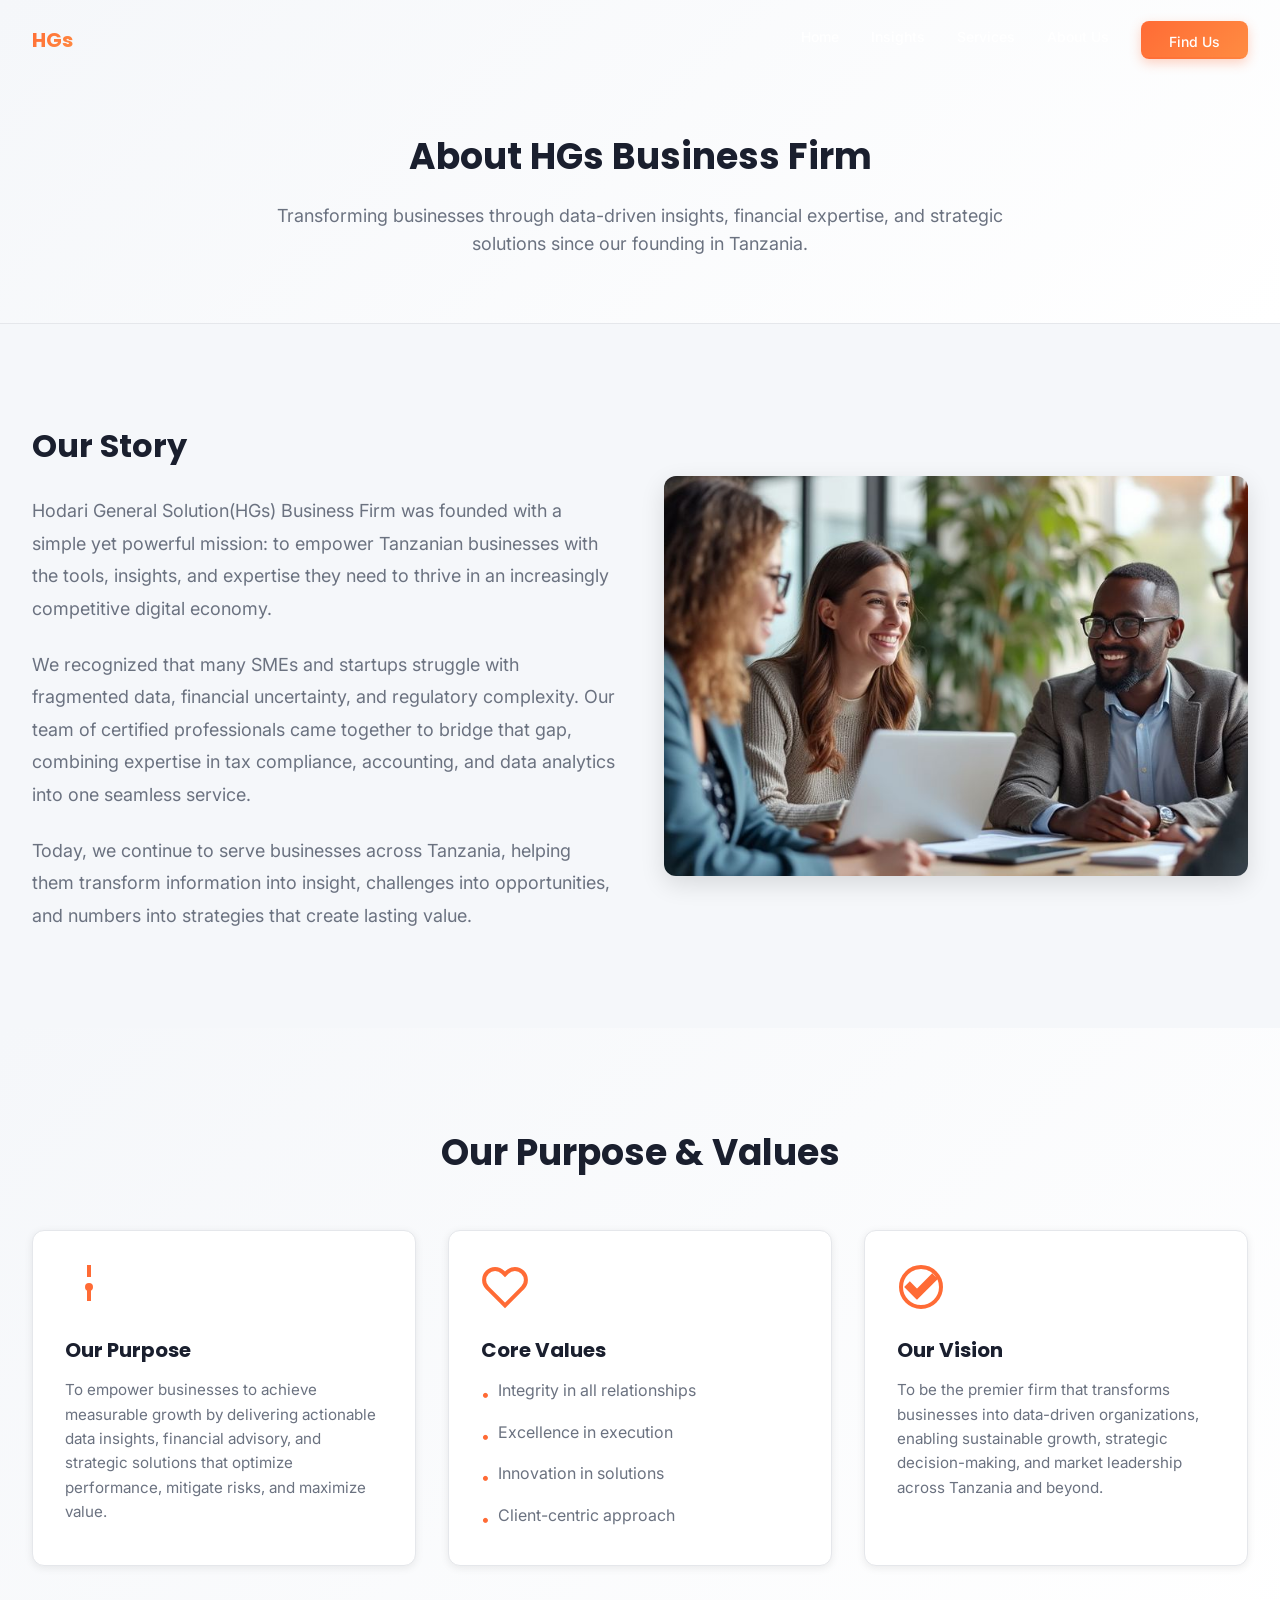
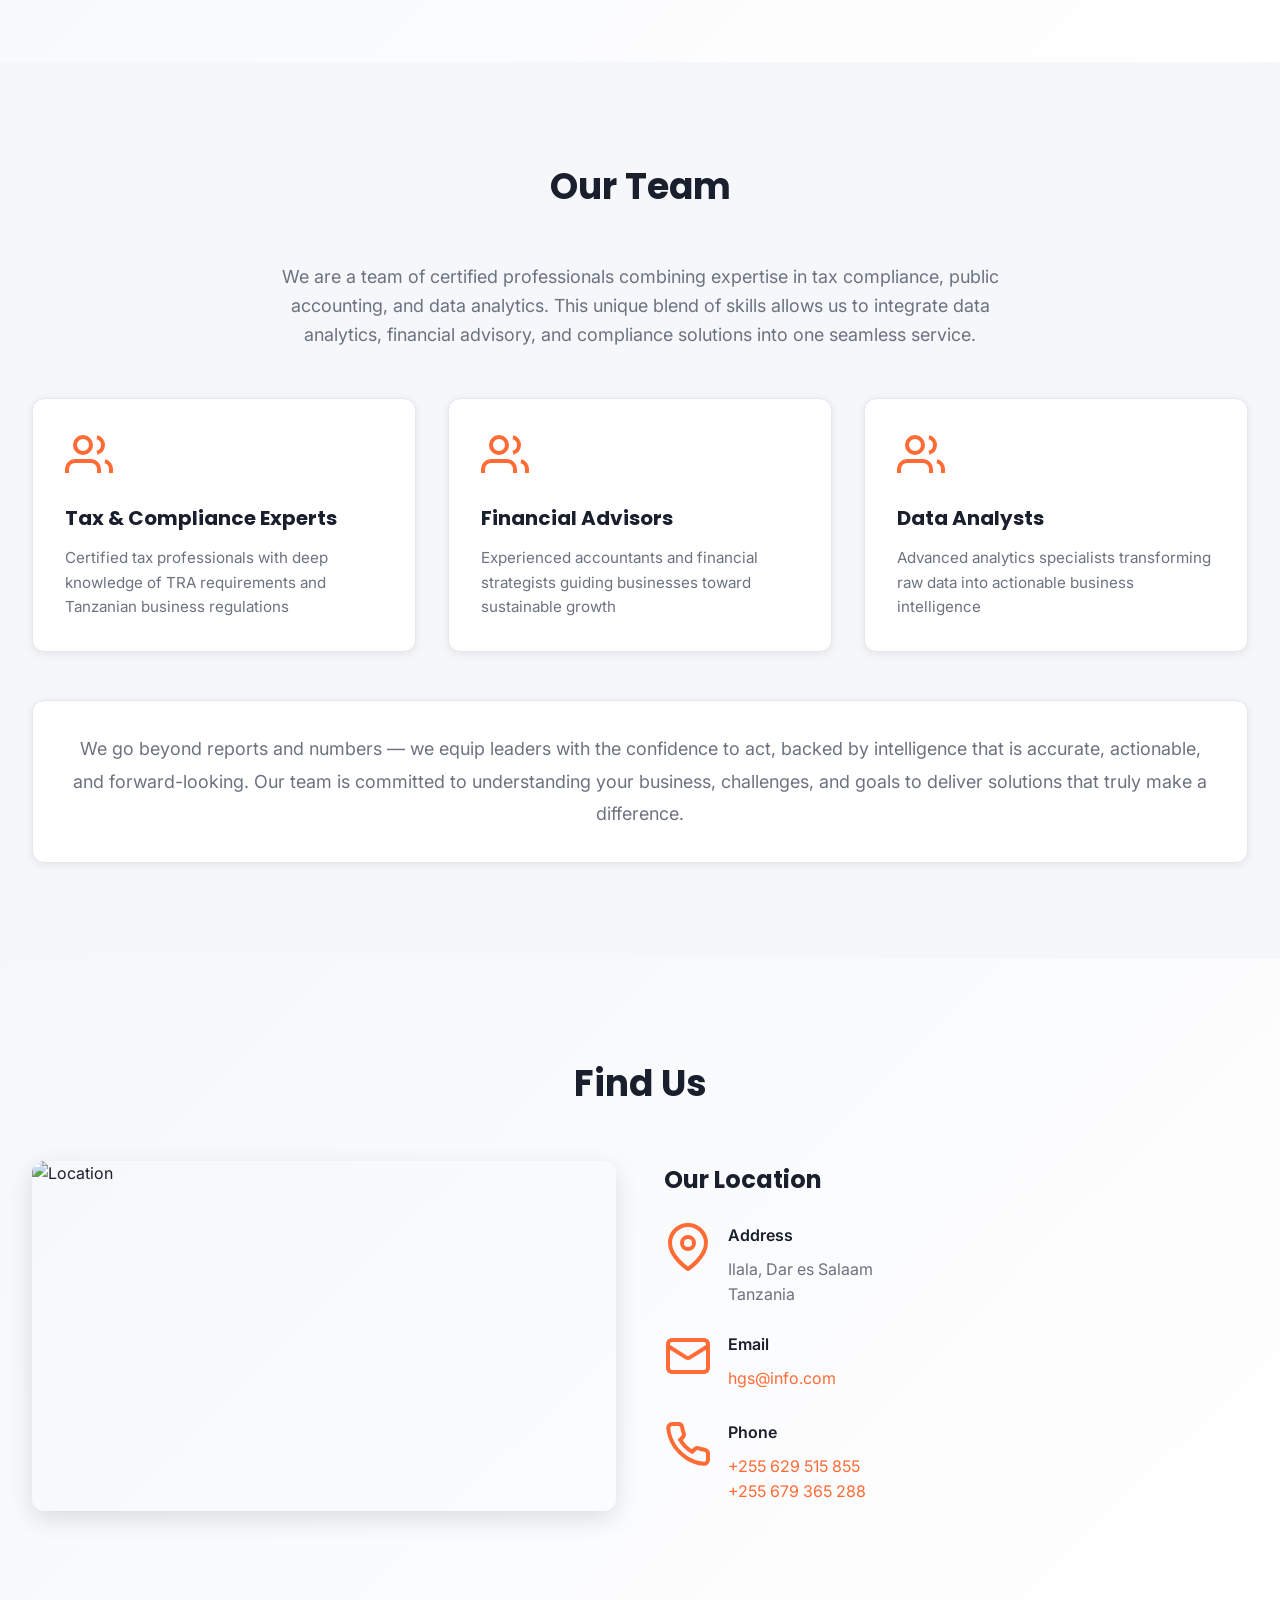
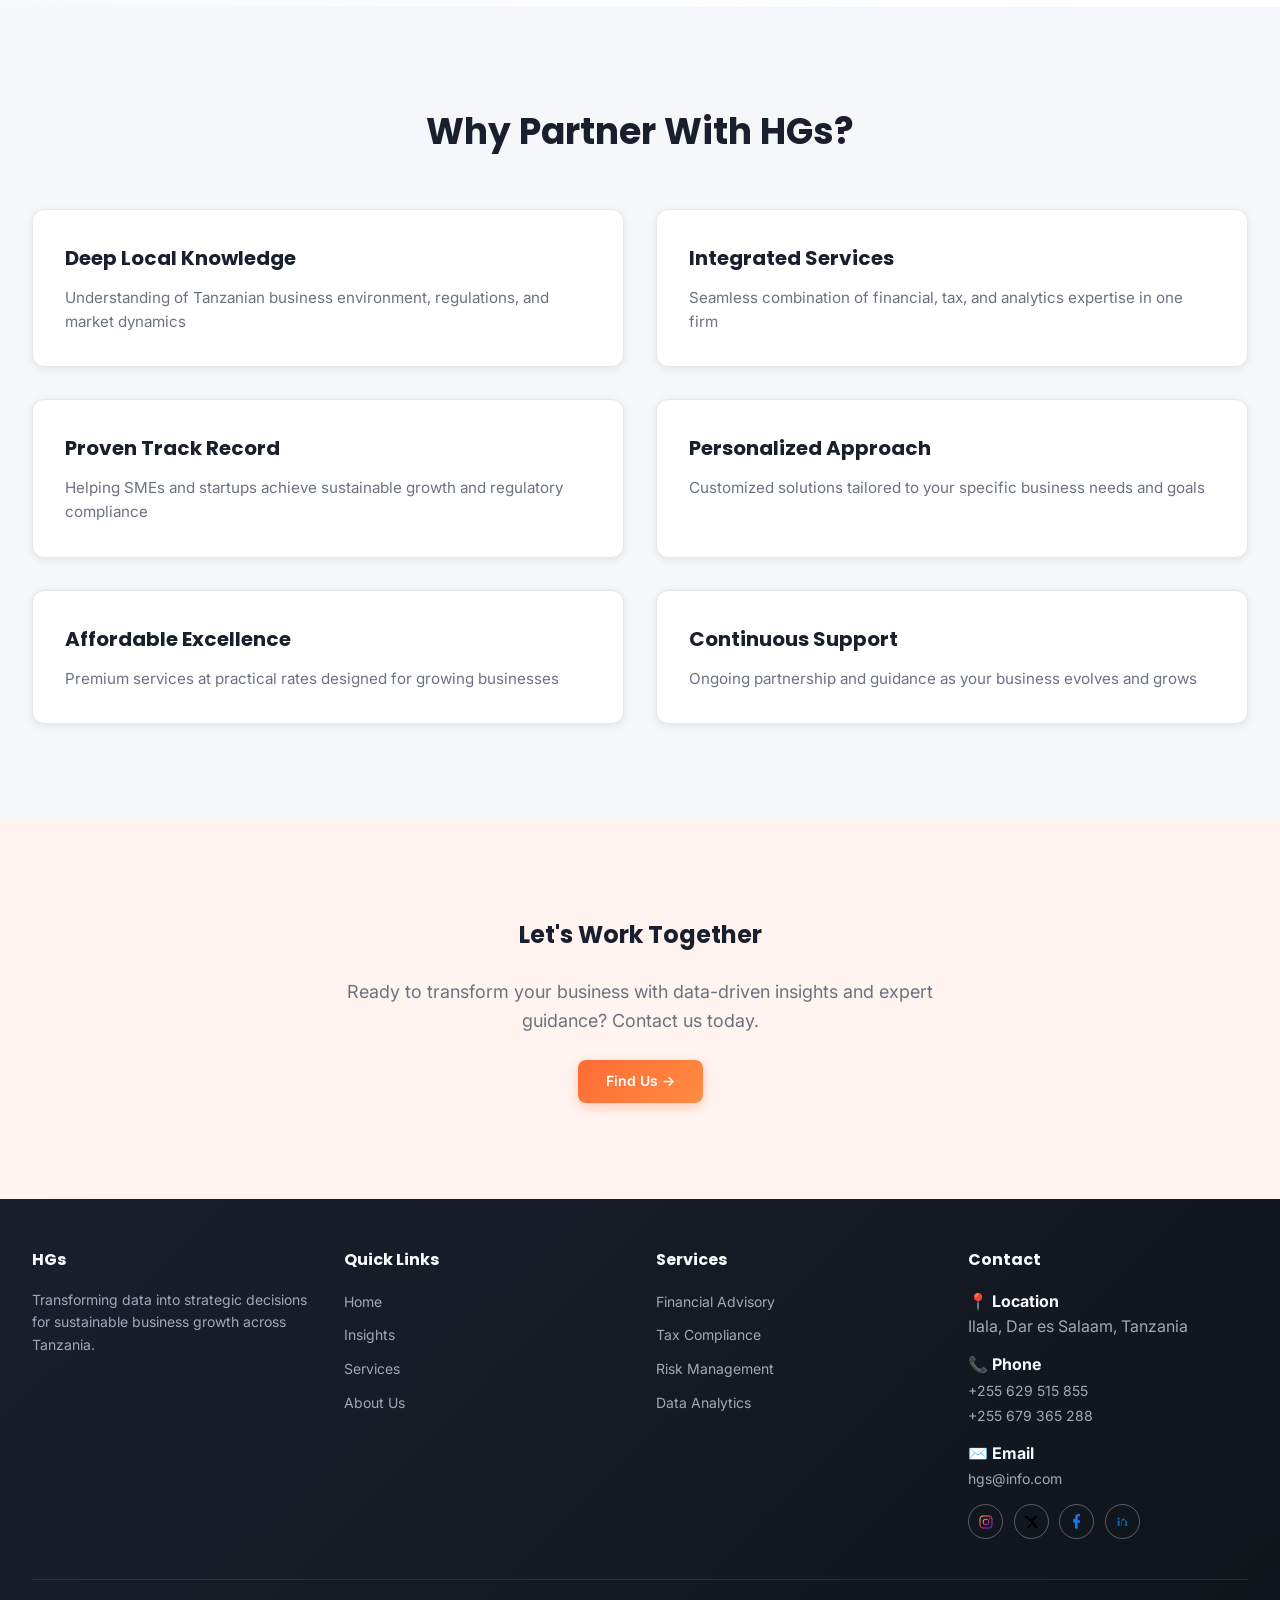
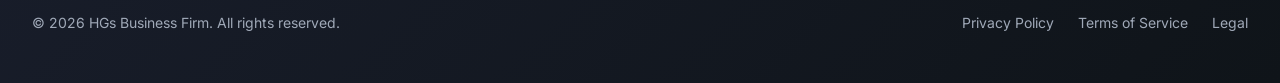
==== about.html @ 5e1271ba "Move HTML files to root directory" ====
<!DOCTYPE html>
<html lang="en">
<head>
  <meta charset="UTF-8">
  <meta name="viewport" content="width=device-width, initial-scale=1.0">
  <title>About Us - HGs Business Firm</title>
  <link rel="stylesheet" href="css/style.css">
</head>
<body>
  <!-- ========== HEADER ========== -->
  <header>
    <nav class="container">
      <a href="index.html" class="logo">
        <span class="logo-text">HGs</span>
      </a>
      
      <div class="nav-links">
        <a href="index.html">Home</a>
        <a href="insights.html">Insights</a>
        <a href="services.html">Services</a>
        <a href="about.html">About Us</a>
        <a href="about.html#find-us" class="cta-button">Find Us</a>
      </div>
      
      <button class="menu-toggle" aria-label="Toggle menu">
        <svg width="24" height="24" viewBox="0 0 24 24" fill="none" stroke="currentColor" stroke-width="2">
          <line x1="3" y1="6" x2="21" y2="6"></line>
          <line x1="3" y1="12" x2="21" y2="12"></line>
          <line x1="3" y1="18" x2="21" y2="18"></line>
        </svg>
      </button>
      
      <div class="mobile-menu">
        <a href="index.html">Home</a>
        <a href="insights.html">Insights</a>
        <a href="services.html">Services</a>
        <a href="about.html">About Us</a>
        <a href="about.html#find-us" class="cta-button">Find Us</a>
      </div>
    </nav>
  </header>

  <!-- ========== PAGE HEADER ========== -->
  <section class="bg-gradient" style="padding-top: 8rem; padding-bottom: 4rem; border-bottom: 1px solid var(--border-color);">
    <div class="container" style="text-align: center;">
      <h1 style="font-size: 2.25rem; margin-bottom: 1rem;">About HGs Business Firm</h1>
      <p class="text-muted" style="max-width: 48rem; margin: 0 auto; font-size: 1.125rem;">
        Transforming businesses through data-driven insights, financial expertise, and strategic solutions since our founding in Tanzania.
      </p>
    </div>
  </section>

  <!-- ========== OUR STORY ========== -->
  <section class="bg-dark">
    <div class="container">
      <div class="grid grid-2" style="gap: 3rem; align-items: center;">
        <div>
          <h2 style="font-size: 2rem; margin-bottom: 1.5rem;">Our Story</h2>
          <p class="text-muted" style="font-size: 1.125rem; line-height: 1.8; margin-bottom: 1.5rem;">
            Hodari General Solution(HGs) Business Firm was founded with a simple yet powerful mission: to empower Tanzanian businesses with the tools, insights, and expertise they need to thrive in an increasingly competitive digital economy.
          </p>
          <p class="text-muted" style="font-size: 1.125rem; line-height: 1.8; margin-bottom: 1.5rem;">
            We recognized that many SMEs and startups struggle with fragmented data, financial uncertainty, and regulatory complexity. Our team of certified professionals came together to bridge that gap, combining expertise in tax compliance, accounting, and data analytics into one seamless service.
          </p>
          <p class="text-muted" style="font-size: 1.125rem; line-height: 1.8;">
            Today, we continue to serve businesses across Tanzania, helping them transform information into insight, challenges into opportunities, and numbers into strategies that create lasting value.
          </p>
        </div>
        
        <div class="image-section" style="height: 400px;">
          <img src="images/St.jpg"  alt="Our Story">
        </div>
      </div>
    </div>
  </section>

  <!-- ========== PURPOSE & VALUES ========== -->
  <section class="bg-gradient">
    <div class="container">
      <div class="section-header">
        <h2>Our Purpose & Values</h2>
      </div>
      
      <div class="grid grid-3">
        <div class="card">
          <svg class="card-icon" viewBox="0 0 24 24" fill="none" stroke="currentColor" stroke-width="2">
            <circle cx="12" cy="12" r="1"></circle>
            <path d="M12 1v6m0 6v6"></path>
          </svg>
          <h3>Our Purpose</h3>
          <p class="text-muted">
            To empower businesses to achieve measurable growth by delivering actionable data insights, financial advisory, and strategic solutions that optimize performance, mitigate risks, and maximize value.
          </p>
        </div>
        
        <div class="card">
          <svg class="card-icon" viewBox="0 0 24 24" fill="none" stroke="currentColor" stroke-width="2">
            <path d="M20.84 4.61a5.5 5.5 0 0 0-7.78 0L12 5.67l-1.06-1.06a5.5 5.5 0 0 0-7.78 7.78l1.06 1.06L12 21.23l7.78-7.78 1.06-1.06a5.5 5.5 0 0 0 0-7.78z"></path>
          </svg>
          <h3>Core Values</h3>
          <ul style="list-style: none; display: flex; flex-direction: column; gap: 0.75rem;">
            <li style="display: flex; align-items: flex-start; gap: 0.5rem;">
              <span style="color: var(--primary-orange); margin-top: 0.25rem;">•</span>
              <span class="text-muted">Integrity in all relationships</span>
            </li>
            <li style="display: flex; align-items: flex-start; gap: 0.5rem;">
              <span style="color: var(--primary-orange); margin-top: 0.25rem;">•</span>
              <span class="text-muted">Excellence in execution</span>
            </li>
            <li style="display: flex; align-items: flex-start; gap: 0.5rem;">
              <span style="color: var(--primary-orange); margin-top: 0.25rem;">•</span>
              <span class="text-muted">Innovation in solutions</span>
            </li>
            <li style="display: flex; align-items: flex-start; gap: 0.5rem;">
              <span style="color: var(--primary-orange); margin-top: 0.25rem;">•</span>
              <span class="text-muted">Client-centric approach</span>
            </li>
          </ul>
        </div>
        
        <div class="card">
          <svg class="card-icon" viewBox="0 0 24 24" fill="none" stroke="currentColor" stroke-width="2">
            <path d="M12 2C6.48 2 2 6.48 2 12s4.48 10 10 10 10-4.48 10-10S17.52 2 12 2m-2 15l-5-5 1.41-1.41L10 14.17l7.59-7.59L19 8l-9 9z"></path>
          </svg>
          <h3>Our Vision</h3>
          <p class="text-muted">
            To be the premier firm that transforms businesses into data-driven organizations, enabling sustainable growth, strategic decision-making, and market leadership across Tanzania and beyond.
          </p>
        </div>
      </div>
    </div>
  </section>

  <!-- ========== OUR TEAM ========== -->
  <section class="bg-dark">
    <div class="container">
      <div class="section-header">
        <h2>Our Team</h2>
      </div>
      
      <p class="text-muted" style="text-align: center; font-size: 1.125rem; max-width: 48rem; margin: 0 auto 3rem;">
        We are a team of certified professionals combining expertise in tax compliance, public accounting, and data analytics. This unique blend of skills allows us to integrate data analytics, financial advisory, and compliance solutions into one seamless service.
      </p>
      
      <div class="grid grid-3">
        <div class="card">
          <svg class="card-icon" viewBox="0 0 24 24" fill="none" stroke="currentColor" stroke-width="2">
            <path d="M17 21v-2a4 4 0 0 0-4-4H5a4 4 0 0 0-4 4v2"></path>
            <circle cx="9" cy="7" r="4"></circle>
            <path d="M23 21v-2a4 4 0 0 0-3-3.87"></path>
            <path d="M16 3.13a4 4 0 0 1 0 7.75"></path>
          </svg>
          <h3>Tax & Compliance Experts</h3>
          <p class="text-muted">Certified tax professionals with deep knowledge of TRA requirements and Tanzanian business regulations</p>
        </div>
        
        <div class="card">
          <svg class="card-icon" viewBox="0 0 24 24" fill="none" stroke="currentColor" stroke-width="2">
            <path d="M17 21v-2a4 4 0 0 0-4-4H5a4 4 0 0 0-4 4v2"></path>
            <circle cx="9" cy="7" r="4"></circle>
            <path d="M23 21v-2a4 4 0 0 0-3-3.87"></path>
            <path d="M16 3.13a4 4 0 0 1 0 7.75"></path>
          </svg>
          <h3>Financial Advisors</h3>
          <p class="text-muted">Experienced accountants and financial strategists guiding businesses toward sustainable growth</p>
        </div>
        
        <div class="card">
          <svg class="card-icon" viewBox="0 0 24 24" fill="none" stroke="currentColor" stroke-width="2">
            <path d="M17 21v-2a4 4 0 0 0-4-4H5a4 4 0 0 0-4 4v2"></path>
            <circle cx="9" cy="7" r="4"></circle>
            <path d="M23 21v-2a4 4 0 0 0-3-3.87"></path>
            <path d="M16 3.13a4 4 0 0 1 0 7.75"></path>
          </svg>
          <h3>Data Analysts</h3>
          <p class="text-muted">Advanced analytics specialists transforming raw data into actionable business intelligence</p>
        </div>
      </div>
      
      <div class="card" style="margin-top: 3rem; text-align: center;">
        <p class="text-muted" style="font-size: 1.125rem; line-height: 1.8;">
          We go beyond reports and numbers — we equip leaders with the confidence to act, backed by intelligence that is accurate, actionable, and forward-looking. Our team is committed to understanding your business, challenges, and goals to deliver solutions that truly make a difference.
        </p>
      </div>
    </div>
  </section>

  <!-- ========== LOCATION & CONTACT ========== -->
  <section id="find-us" class="bg-gradient">
    <div class="container">
      <div class="section-header">
        <h2>Find Us</h2>
      </div>
      
      <div class="grid grid-2" style="gap: 3rem;">
        <div class="image-section" style="height: 350px;">
          <img src="images/Cal.jpg"  alt="Location">
        </div>
        <div>
          <h3 style="font-size: 1.5rem; margin-bottom: 1.5rem;">Our Location</h3>
          <div style="display: flex; flex-direction: column; gap: 1.5rem;">
            <div style="display: flex; align-items: flex-start; gap: 1rem;">
              <svg class="card-icon" viewBox="0 0 24 24" fill="none" stroke="currentColor" stroke-width="2">
                <path d="M21 10c0 7-9 13-9 13s-9-6-9-13a9 9 0 0 1 18 0z"></path>
                <circle cx="12" cy="10" r="3"></circle>
              </svg>
              <div>
                <p style="font-weight: 600; color: var(--text-dark); margin-bottom: 0.5rem;">Address</p>
                <p class="text-muted">
                  Ilala, Dar es Salaam<br>
                  Tanzania
                </p>
              </div>
            </div>
            
            <div style="display: flex; align-items: flex-start; gap: 1rem;">
              <svg class="card-icon" viewBox="0 0 24 24" fill="none" stroke="currentColor" stroke-width="2">
                <rect x="2" y="4" width="20" height="16" rx="2"></rect>
                <path d="m22 7-8.97 5.7a1.94 1.94 0 0 1-2.06 0L2 7"></path>
              </svg>
              <div>
                <p style="font-weight: 600; color: var(--text-dark); margin-bottom: 0.5rem;">Email</p>
                <a href="mailto:hgs@info.com" style="color: var(--primary-orange); text-decoration: none;">
                  hgs@info.com
                </a>
              </div>
            </div>
            
            <div style="display: flex; align-items: flex-start; gap: 1rem;">
              <svg class="card-icon" viewBox="0 0 24 24" fill="none" stroke="currentColor" stroke-width="2">
                <path d="M22 16.92v3a2 2 0 0 1-2.18 2 19.79 19.79 0 0 1-8.63-3.07 19.5 19.5 0 0 1-6-6 19.79 19.79 0 0 1-3.07-8.67A2 2 0 0 1 4.11 2h3a2 2 0 0 1 2 1.72 12.84 12.84 0 0 0 .7 2.81 2 2 0 0 1-.45 2.11L8.09 9.91a16 16 0 0 0 6 6l1.27-1.27a2 2 0 0 1 2.11-.45 12.84 12.84 0 0 0 2.81.7A2 2 0 0 1 22 16.92z"></path>
              </svg>
              <div>
                <p style="font-weight: 600; color: var(--text-dark); margin-bottom: 0.5rem;">Phone</p>
                <p class="text-muted"><a href="tel:+255629515855" style="color: var(--primary-orange); text-decoration: none;">+255 629 515 855</a><br><a href="tel:+255679365288" style="color: var(--primary-orange); text-decoration: none;">+255 679 365 288</a></p>
              </div>
            </div>
          </div>
        </div>
      </div>
    </div>
  </section>

  <!-- ========== WHY PARTNER ========== -->
  <section class="bg-dark">
    <div class="container">
      <div class="section-header">
        <h2>Why Partner With HGs?</h2>
      </div>
      
      <div class="grid grid-2" style="gap: 2rem;">
        <div class="card">
          <h3>Deep Local Knowledge</h3>
          <p class="text-muted">Understanding of Tanzanian business environment, regulations, and market dynamics</p>
        </div>
        <div class="card">
          <h3>Integrated Services</h3>
          <p class="text-muted">Seamless combination of financial, tax, and analytics expertise in one firm</p>
        </div>
        <div class="card">
          <h3>Proven Track Record</h3>
          <p class="text-muted">Helping SMEs and startups achieve sustainable growth and regulatory compliance</p>
        </div>
        <div class="card">
          <h3>Personalized Approach</h3>
          <p class="text-muted">Customized solutions tailored to your specific business needs and goals</p>
        </div>
        <div class="card">
          <h3>Affordable Excellence</h3>
          <p class="text-muted">Premium services at practical rates designed for growing businesses</p>
        </div>
        <div class="card">
          <h3>Continuous Support</h3>
          <p class="text-muted">Ongoing partnership and guidance as your business evolves and grows</p>
        </div>
      </div>
    </div>
  </section>

  <!-- ========== CTA SECTION ========== -->
  <section class="bg-orange-light">
    <div class="container" style="text-align: center;">
      <h2>Let's Work Together</h2>
      <p class="text-muted" style="margin: 1.5rem auto; max-width: 42rem; font-size: 1.125rem;">
        Ready to transform your business with data-driven insights and expert guidance? Contact us today.
      </p>
      <a href="about.html#find-us" class="cta-button">Find Us →</a>
    </div>
  </section>

  <!-- ========== FOOTER ========== -->
  <footer>
    <div class="container">
      <div class="footer-content">
        <div class="footer-section">
          <h4>HGs</h4>
          <p style="font-size: 0.875rem; color: #a0a9b8;">
            Transforming data into strategic decisions for sustainable business growth across Tanzania.
          </p>
        </div>
        
        <div class="footer-section">
          <h4>Quick Links</h4>
          <ul>
            <li><a href="index.html">Home</a></li>
            <li><a href="insights.html">Insights</a></li>
            <li><a href="services.html">Services</a></li>
            <li><a href="about.html">About Us</a></li>
          </ul>
        </div>
        
        <div class="footer-section">
          <h4>Services</h4>
          <ul>
            <li><a href="services.html">Financial Advisory</a></li>
            <li><a href="services.html">Tax Compliance</a></li>
            <li><a href="services.html">Risk Management</a></li>
            <li><a href="services.html">Data Analytics</a></li>
          </ul>
        </div>
        
        <div class="footer-section">
          <h4>Contact</h4>
          <ul>
            <li style="margin-bottom: 0.75rem;">
              <strong style="color: #f8f9fa;">📍 Location</strong><br>
              <span style="color: #a0a9b8;">Ilala, Dar es Salaam, Tanzania</span>
            </li>
            <li style="margin-bottom: 0.75rem;">
              <strong style="color: #f8f9fa;">📞 Phone</strong><br>
              <a href="tel:+255629515855" style="color: #a0a9b8;">+255 629 515 855</a><br>
              <a href="tel:+255679365288" style="color: #a0a9b8;">+255 679 365 288</a>
            </li>
            <li style="margin-bottom: 0.75rem;">
              <strong style="color: #f8f9fa;">✉️ Email</strong><br>
              <a href="mailto:hgs@info.com" style="color: #a0a9b8;">hgs@info.com</a>
            </li>
            <li>
              <div class="social-links" aria-label="Social media links">
                <a href="https://www.instagram.com" target="_blank" rel="noopener noreferrer" class="social-link" aria-label="Instagram">
                  <svg viewBox="0 0 24 24" aria-hidden="true">
                    <defs>
                      <linearGradient id="instagram-gradient" x1="0%" y1="0%" x2="100%" y2="100%">
                        <stop offset="0%" stop-color="#f9ce34"></stop>
                        <stop offset="50%" stop-color="#ee2a7b"></stop>
                        <stop offset="100%" stop-color="#6228d7"></stop>
                      </linearGradient>
                    </defs>
                    <rect x="3" y="3" width="18" height="18" rx="5" fill="none" stroke="url(#instagram-gradient)" stroke-width="1.6"></rect>
                    <circle cx="12" cy="12" r="4.2" fill="none" stroke="url(#instagram-gradient)" stroke-width="1.6"></circle>
                    <circle cx="17.4" cy="6.6" r="1.1" fill="#ee2a7b"></circle>
                  </svg>
                </a>
                <a href="https://twitter.com" target="_blank" rel="noopener noreferrer" class="social-link" aria-label="Twitter">
                  <svg viewBox="0 0 24 24" aria-hidden="true"><path d="M18.9 3H22l-6.8 7.8L23.5 21h-5.4l-4.2-5.5L8.6 21H5.5l7.2-8.2L1 3h5.5l3.8 5L18.9 3Z" fill="#000000"></path></svg>
                </a>
                <a href="https://facebook.com" target="_blank" rel="noopener noreferrer" class="social-link" aria-label="Facebook">
                  <svg viewBox="0 0 24 24" aria-hidden="true"><path d="M13 22V13h3.2l.5-3.6H13V4.9c0-1 .3-1.7 1.7-1.7h1.8V.1c-.3 0-1.4-.1-2.7-.1-2.7 0-4.5 1.6-4.5 4.7v2.7H6.4V13H9v9h4Z" fill="#1877F2"></path></svg>
                </a>
                <a href="https://www.linkedin.com" target="_blank" rel="noopener noreferrer" class="social-link" aria-label="LinkedIn">
                  <svg viewBox="0 0 24 24" aria-hidden="true"><path d="M6.94 8.5A1.56 1.56 0 1 0 6.94 5.38a1.56 1.56 0 0 0 0 3.12ZM5.5 9.8h2.88V18H5.5zM10.6 9.8h2.76v1.12h.04c.38-.72 1.32-1.48 2.72-1.48 2.91 0 3.45 1.91 3.45 4.4V18h-2.88v-7.24c0-1.72-.03-3.93-2.39-3.93-2.4 0-2.77 1.87-2.77 3.8V18H10.6z" fill="#0A66C2"></path></svg>
                </a>
              </div>
            </li>
          </ul>
        </div>
      </div>
      
      <div class="footer-divider"></div>
      
      <div class="footer-bottom">
        <p>© 2026 HGs Business Firm. All rights reserved.</p>
        <div class="footer-links">
          <a href="#">Privacy Policy</a>
          <a href="#">Terms of Service</a>
          <a href="#">Legal</a>
        </div>
      </div>
    </div>
  </footer>

  <script src="js/main.js"></script>
</body>
</html>
---- css/style.css ----
/* ========================================
   HGs Business Firm - Main Stylesheet
   Premium Corporate Tech Design
   Orange (#ff6b35) + Dark Navy (#1a1f2e)
   ======================================== */

@import url('https://fonts.googleapis.com/css2?family=Poppins:wght@400;500;600;700&family=Inter:wght@400;500;600;700&display=swap');

* {
  margin: 0;
  padding: 0;
  box-sizing: border-box;
}

:root {
  --primary-orange: #ff6b35;
  --dark-navy: #1a1f2e;
  --light-orange: #fff4f0;
  --bg-dark: #0f1419;
  --bg-light: #f5f7fa;
  --card-bg: #ffffff;
  --card-shadow: rgba(0, 0, 0, 0.08);
  --text-dark: #1a1f2e;
  --text-light: #f8f9fa;
  --text-muted: #6b7280;
  --border-color: #e5e7eb;
  --orange-light: #fff4f0;
  --transition: all 0.3s ease;
}

html {
  scroll-behavior: smooth;
}

body {
  font-family: 'Inter', sans-serif;
  background-color: #ffffff;
  color: var(--text-dark);
  line-height: 1.6;
}

h1, h2, h3, h4, h5, h6 {
  font-family: 'Poppins', sans-serif;
  font-weight: 700;
  color: var(--text-dark);
}

.container {
  max-width: 1280px;
  margin: 0 auto;
  padding: 0 1rem;
}

@media (min-width: 768px) {
  .container {
    padding: 0 1.5rem;
  }
}

@media (min-width: 1024px) {
  .container {
    padding: 0 2rem;
  }
}

/* ========== HEADER & NAVIGATION ========== */

header {
  position: fixed;
  top: 0;
  left: 0;
  right: 0;
  z-index: 50;
  transition: var(--transition);
  background-color: transparent;
}

header.scrolled {
  background-color: rgba(255, 255, 255, 0.98);
  backdrop-filter: blur(12px);
  box-shadow: 0 4px 12px rgba(0, 0, 0, 0.08);
}

nav {
  display: flex;
  align-items: center;
  justify-content: space-between;
  height: 4rem;
  padding: 0 1rem;
}

@media (min-width: 1024px) {
  nav {
    height: 5rem;
    padding: 0 2rem;
  }
}

.logo {
  display: flex;
  align-items: center;
  gap: 0.5rem;
  text-decoration: none;
  color: var(--text-dark);
  transition: var(--transition);
  font-weight: 700;
  font-size: 1.25rem;
}

.logo:hover {
  opacity: 0.8;
}

.logo img {
  height: 2.5rem;
  width: auto;
}

.logo-text {
  font-family: 'Poppins', sans-serif;
  font-weight: 700;
  font-size: 1.25rem;
  display: none;
  background: linear-gradient(135deg, var(--primary-orange), #ff8c42);
  -webkit-background-clip: text;
  -webkit-text-fill-color: transparent;
  background-clip: text;
}

@media (min-width: 640px) {
  .logo-text {
    display: inline;
  }
}

.nav-links {
  display: none;
  gap: 2rem;
  align-items: center;
}

@media (min-width: 768px) {
  .nav-links {
    display: flex;
  }
}

.nav-links a {
  color: white;
  text-decoration: none;
  font-weight: 500;
  font-size: 0.875rem;
  transition: var(--transition);
  border-bottom: 2px solid transparent;
  padding-bottom: 0.25rem;
}

.nav-links a:hover {
  border-bottom-color: var(--primary-orange);
}

header.scrolled .nav-links a {
  color: var(--text-dark);
}

header.scrolled .nav-links a:hover {
  border-bottom-color: var(--primary-orange);
}

@keyframes gentle-shake {
  0%, 100% {
    transform: translateY(-2px) rotate(0deg);
  }
  25% {
    transform: translateY(-2px) rotate(-2deg);
  }
  50% {
    transform: translateY(-2px) rotate(2deg);
  }
  75% {
    transform: translateY(-2px) rotate(-1deg);
  }
}

.cta-button {
  padding: 0.65rem 1.75rem;
  background: linear-gradient(135deg, var(--primary-orange), #ff8c42);
  color: white;
  border: none;
  border-radius: 0.5rem;
  font-weight: 600;
  font-size: 0.875rem;
  cursor: pointer;
  transition: var(--transition);
  text-decoration: none;
  display: inline-block;
  box-shadow: 0 4px 12px rgba(255, 107, 53, 0.3);
}

.cta-button:hover {
  animation: gentle-shake 0.25s ease-in-out 1;
}

.menu-toggle {
  display: flex;
  align-items: center;
  justify-content: center;
  width: 2.5rem;
  height: 2.5rem;
  background-color: transparent;
  border: none;
  cursor: pointer;
  color: var(--text-dark);
}

@media (min-width: 768px) {
  .menu-toggle {
    display: none;
  }
}

.mobile-menu {
  display: none;
  position: absolute;
  top: 4rem;
  left: 0;
  right: 0;
  background-color: #ffffff;
  border-top: 1px solid var(--border-color);
  padding: 1rem;
  flex-direction: column;
  gap: 1rem;
  box-shadow: 0 4px 12px rgba(0, 0, 0, 0.08);
}

.mobile-menu.active {
  display: flex;
}

.mobile-menu a {
  color: var(--text-dark);
  text-decoration: none;
  font-weight: 500;
  padding: 0.5rem 0;
  transition: var(--transition);
  border-bottom: 2px solid transparent;
}

.mobile-menu a:hover {
  border-bottom-color: var(--text-dark);
}

/* ========== HERO SECTION ========== */

.hero {
  position: relative;
  width: 100%;
  height: 100vh;
  padding-top: 5rem;
  overflow: hidden;
}

.hero-slide {
  position: absolute;
  inset: 0;
  opacity: 0;
  transition: opacity 1s ease-in-out;
}

.hero-slide.active {
  opacity: 1;
}

.hero-slide img {
  width: 100%;
  height: 100%;
  object-fit: cover;
}

.hero-overlay {
  position: absolute;
  inset: 0;
  background: linear-gradient(to right, rgba(15, 20, 25, 0.8), rgba(15, 20, 25, 0.5), transparent);
}

.hero-content {
  position: relative;
  height: 100%;
  display: flex;
  align-items: center;
  justify-content: flex-start;
  z-index: 10;
}

.hero-content .container {
  width: 100%;
  display: flex;
  align-items: center;
  justify-content: flex-start;
}

.hero-text {
  max-width: 42rem;
  padding: 0 1rem;
  text-align: left;
}

.hero-text h1 {
  font-size: 2.25rem;
  line-height: 1.2;
  margin-bottom: 1.5rem;
  color: white;
  text-shadow: 0 2px 12px rgba(0, 0, 0, 0.45);
}

@media (min-width: 768px) {
  .hero-text h1 {
    font-size: 3.75rem;
  }
}

.hero-text p {
  font-size: 1.125rem;
  color: #f3f4f6;
  margin-bottom: 2rem;
  line-height: 1.6;
  text-shadow: 0 2px 10px rgba(0, 0, 0, 0.4);
}

.hero-button {
  padding: 0.75rem 2rem;
  background: linear-gradient(135deg, var(--primary-orange), #ff8c42);
  color: white;
  border: none;
  border-radius: 0.5rem;
  font-weight: 600;
  font-size: 1rem;
  cursor: pointer;
  transition: var(--transition);
  display: inline-flex;
  align-items: center;
  gap: 0.5rem;
  box-shadow: 0 4px 12px rgba(255, 107, 53, 0.3);
  text-shadow: 0 1px 2px rgba(0, 0, 0, 0.2);
}

.hero-button:hover {
  transform: translateY(-2px);
  box-shadow: 0 6px 16px rgba(255, 107, 53, 0.4);
}

/* Hero Indicators */
.hero-indicators {
  position: absolute;
  bottom: 2rem;
  left: 50%;
  transform: translateX(-50%);
  display: flex;
  gap: 0.75rem;
  z-index: 20;
}

.indicator {
  width: 0.5rem;
  height: 0.5rem;
  background-color: rgba(255, 255, 255, 0.5);
  border-radius: 50%;
  cursor: pointer;
  transition: var(--transition);
}

.indicator.active {
  background-color: var(--primary-orange);
  width: 2rem;
}

/* Hero Navigation */
.hero-nav {
  position: absolute;
  top: 50%;
  transform: translateY(-50%);
  z-index: 20;
  background-color: rgba(255, 255, 255, 0.2);
  border: none;
  color: white;
  width: 3rem;
  height: 3rem;
  border-radius: 50%;
  cursor: pointer;
  display: flex;
  align-items: center;
  justify-content: center;
  transition: var(--transition);
}

.hero-nav:hover {
  background-color: rgba(255, 255, 255, 0.4);
}

.hero-nav.prev {
  left: 1rem;
}

.hero-nav.next {
  right: 1rem;
}

/* ========== SECTIONS ========== */

section {
  padding: 4rem 0;
}

@media (min-width: 768px) {
  section {
    padding: 6rem 0;
  }
}

.section-header {
  text-align: center;
  margin-bottom: 3rem;
}

.section-header h2 {
  font-size: 2rem;
  margin-bottom: 1rem;
  color: var(--text-dark);
}

@media (min-width: 768px) {
  .section-header h2 {
    font-size: 2.25rem;
  }
}

.section-header p {
  color: var(--text-muted);
  font-size: 1.125rem;
  max-width: 48rem;
  margin: 0 auto;
}

.section-divider {
  width: 4rem;
  height: 0.25rem;
  background: linear-gradient(90deg, var(--primary-orange), #ff8c42);
  border-radius: 9999px;
  margin: 1.5rem auto 0;
}

/* ========== CARDS ========== */

.card {
  background-color: var(--card-bg);
  border: 1px solid var(--border-color);
  border-radius: 0.75rem;
  padding: 2rem;
  transition: var(--transition);
  box-shadow: 0 2px 8px var(--card-shadow);
}

.card:hover {
  border-color: var(--primary-orange);
  box-shadow: 0 12px 24px rgba(255, 107, 53, 0.12);
  transform: translateY(-4px);
}

.card-icon {
  width: 3rem;
  height: 3rem;
  margin-bottom: 1rem;
  color: var(--primary-orange);
}

.card h3 {
  font-size: 1.25rem;
  margin-bottom: 0.75rem;
  color: var(--text-dark);
}

.card p {
  color: var(--text-muted);
  font-size: 0.95rem;
}

/* ========== GRID ========== */

.grid {
  display: grid;
  gap: 2rem;
}

.grid-2 {
  grid-template-columns: 1fr;
}

@media (min-width: 768px) {
  .grid-2 {
    grid-template-columns: repeat(2, 1fr);
  }
}

.grid-3 {
  grid-template-columns: 1fr;
}

@media (min-width: 768px) {
  .grid-3 {
    grid-template-columns: repeat(3, 1fr);
  }
}

.grid-4 {
  grid-template-columns: 1fr;
}

@media (min-width: 640px) {
  .grid-4 {
    grid-template-columns: repeat(2, 1fr);
  }
}

@media (min-width: 1024px) {
  .grid-4 {
    grid-template-columns: repeat(4, 1fr);
  }
}

/* ========== FOOTER ========== */

footer {
  background: linear-gradient(135deg, #1a1f2e, #0f1419);
  padding: 3rem 0;
  color: #f8f9fa;
}

.footer-content {
  display: grid;
  grid-template-columns: 1fr;
  gap: 2rem;
  margin-bottom: 2rem;
}

@media (min-width: 768px) {
  .footer-content {
    grid-template-columns: repeat(4, 1fr);
  }
}

.footer-section h4 {
  font-size: 1rem;
  margin-bottom: 1rem;
  color: #f8f9fa;
}

.footer-section ul {
  list-style: none;
}

.footer-section ul li {
  margin-bottom: 0.5rem;
}

.footer-section a {
  color: #a0a9b8;
  text-decoration: none;
  font-size: 0.875rem;
  transition: var(--transition);
}

.footer-section a:hover {
  color: var(--primary-orange);
}

.footer-divider {
  border-top: 1px solid rgba(255, 255, 255, 0.1);
  margin: 2rem 0;
}

.footer-bottom {
  display: flex;
  flex-direction: column;
  gap: 1rem;
  align-items: center;
  text-align: center;
}

@media (min-width: 768px) {
  .footer-bottom {
    flex-direction: row;
    justify-content: space-between;
    text-align: left;
  }
}

.footer-bottom p {
  color: #a0a9b8;
  font-size: 0.875rem;
}

.footer-links {
  display: flex;
  gap: 1.5rem;
}

.footer-links a {
  color: #a0a9b8;
  text-decoration: none;
  font-size: 0.875rem;
  transition: var(--transition);
}

.footer-links a:hover {
  color: var(--primary-orange);
}

.social-links {
  display: flex;
  gap: 0.65rem;
  flex-wrap: wrap;
  margin-top: 0.25rem;
}

.social-link {
  display: inline-flex;
  align-items: center;
  justify-content: center;
  width: 2.2rem;
  height: 2.2rem;
  border-radius: 50%;
  background: transparent;
  color: #f8f9fa;
  border: 1px solid rgba(255, 255, 255, 0.3);
  transition: var(--transition);
}

.social-link svg {
  width: 1rem;
  height: 1rem;
  display: block;
}

.social-link:hover {
  animation: gentle-shake 0.25s ease-in-out 1;
}

/* ========== BACKGROUND COLORS ========== */

.bg-dark {
  background-color: var(--bg-light);
}

.bg-card {
  background-color: var(--card-bg);
}

.bg-gradient {
  background: linear-gradient(135deg, #f5f7fa, #ffffff);
}

.bg-orange-light {
  background-color: var(--light-orange);
}

.bg-dark-gradient {
  background: linear-gradient(135deg, #1a1f2e, #0f1419);
  color: white;
}

/* ========== TEXT COLORS ========== */

.text-primary {
  color: var(--primary-orange);
}

.text-muted {
  color: var(--text-muted);
}

.text-light {
  color: var(--text-light);
}

/* ========== IMAGE SECTIONS ========== */

.image-section {
  position: relative;
  border-radius: 0.75rem;
  overflow: hidden;
  box-shadow: 0 8px 24px rgba(0, 0, 0, 0.12);
}

.image-section img {
  width: 100%;
  height: 100%;
  object-fit: cover;
  transition: var(--transition);
}

.image-section:hover img {
  transform: scale(1.05);
}

/* ========== UTILITY ========== */

.mt-4 {
  margin-top: 1rem;
}

.mt-6 {
  margin-top: 1.5rem;
}

.mt-8 {
  margin-top: 2rem;
}

.mb-4 {
  margin-bottom: 1rem;
}

.mb-6 {
  margin-bottom: 1.5rem;
}

.mb-8 {
  margin-bottom: 2rem;
}

.flex {
  display: flex;
}

.flex-col {
  flex-direction: column;
}

.items-center {
  align-items: center;
}

.justify-center {
  justify-content: center;
}

.gap-2 {
  gap: 0.5rem;
}

.gap-4 {
  gap: 1rem;
}

.gap-6 {
  gap: 1.5rem;
}

.rounded {
  border-radius: 0.5rem;
}

.rounded-lg {
  border-radius: 0.75rem;
}

.border {
  border: 1px solid var(--border-color);
}

.p-4 {
  padding: 1rem;
}

.p-6 {
  padding: 1.5rem;
}

.p-8 {
  padding: 2rem;
}

/* ========== ANIMATIONS ========== */

@keyframes fadeIn {
  from {
    opacity: 0;
  }
  to {
    opacity: 1;
  }
}

@keyframes slideUp {
  from {
    opacity: 0;
    transform: translateY(20px);
  }
  to {
    opacity: 1;
    transform: translateY(0);
  }
}

@keyframes slideInLeft {
  from {
    opacity: 0;
    transform: translateX(-20px);
  }
  to {
    opacity: 1;
    transform: translateX(0);
  }
}

.fade-in {
  animation: fadeIn 0.6s ease-in-out;
}

.slide-up {
  animation: slideUp 0.6s ease-in-out;
}

.slide-in-left {
  animation: slideInLeft 0.6s ease-in-out;
}

/* ========== RESPONSIVE ========== */

@media (max-width: 767px) {
  .hide-mobile {
    display: none;
  }
}

@media (min-width: 768px) {
  .hide-desktop {
    display: none;
  }
}

/* ========== FEATURE SECTION ========== */

.feature-box {
  background: linear-gradient(135deg, var(--light-orange), rgba(255, 107, 53, 0.05));
  border: 1px solid rgba(255, 107, 53, 0.2);
  border-radius: 0.75rem;
  padding: 2rem;
  transition: var(--transition);
}

.feature-box:hover {
  border-color: var(--primary-orange);
  box-shadow: 0 8px 20px rgba(255, 107, 53, 0.1);
}

/* ========== STAT BOX ========== */

.stat-box {
  text-align: center;
  padding: 2rem;
  background: #ffffff;
  border: 1px solid var(--border-color);
  border-radius: 0.75rem;
  transition: var(--transition);
}

.stat-box:hover {
  border-color: var(--primary-orange);
  box-shadow: 0 8px 20px rgba(255, 107, 53, 0.1);
}

.stat-number {
  font-size: 2.5rem;
  font-weight: 700;
  color: var(--primary-orange);
  margin-bottom: 0.5rem;
}

.stat-label {
  color: var(--text-muted);
  font-size: 0.95rem;
}
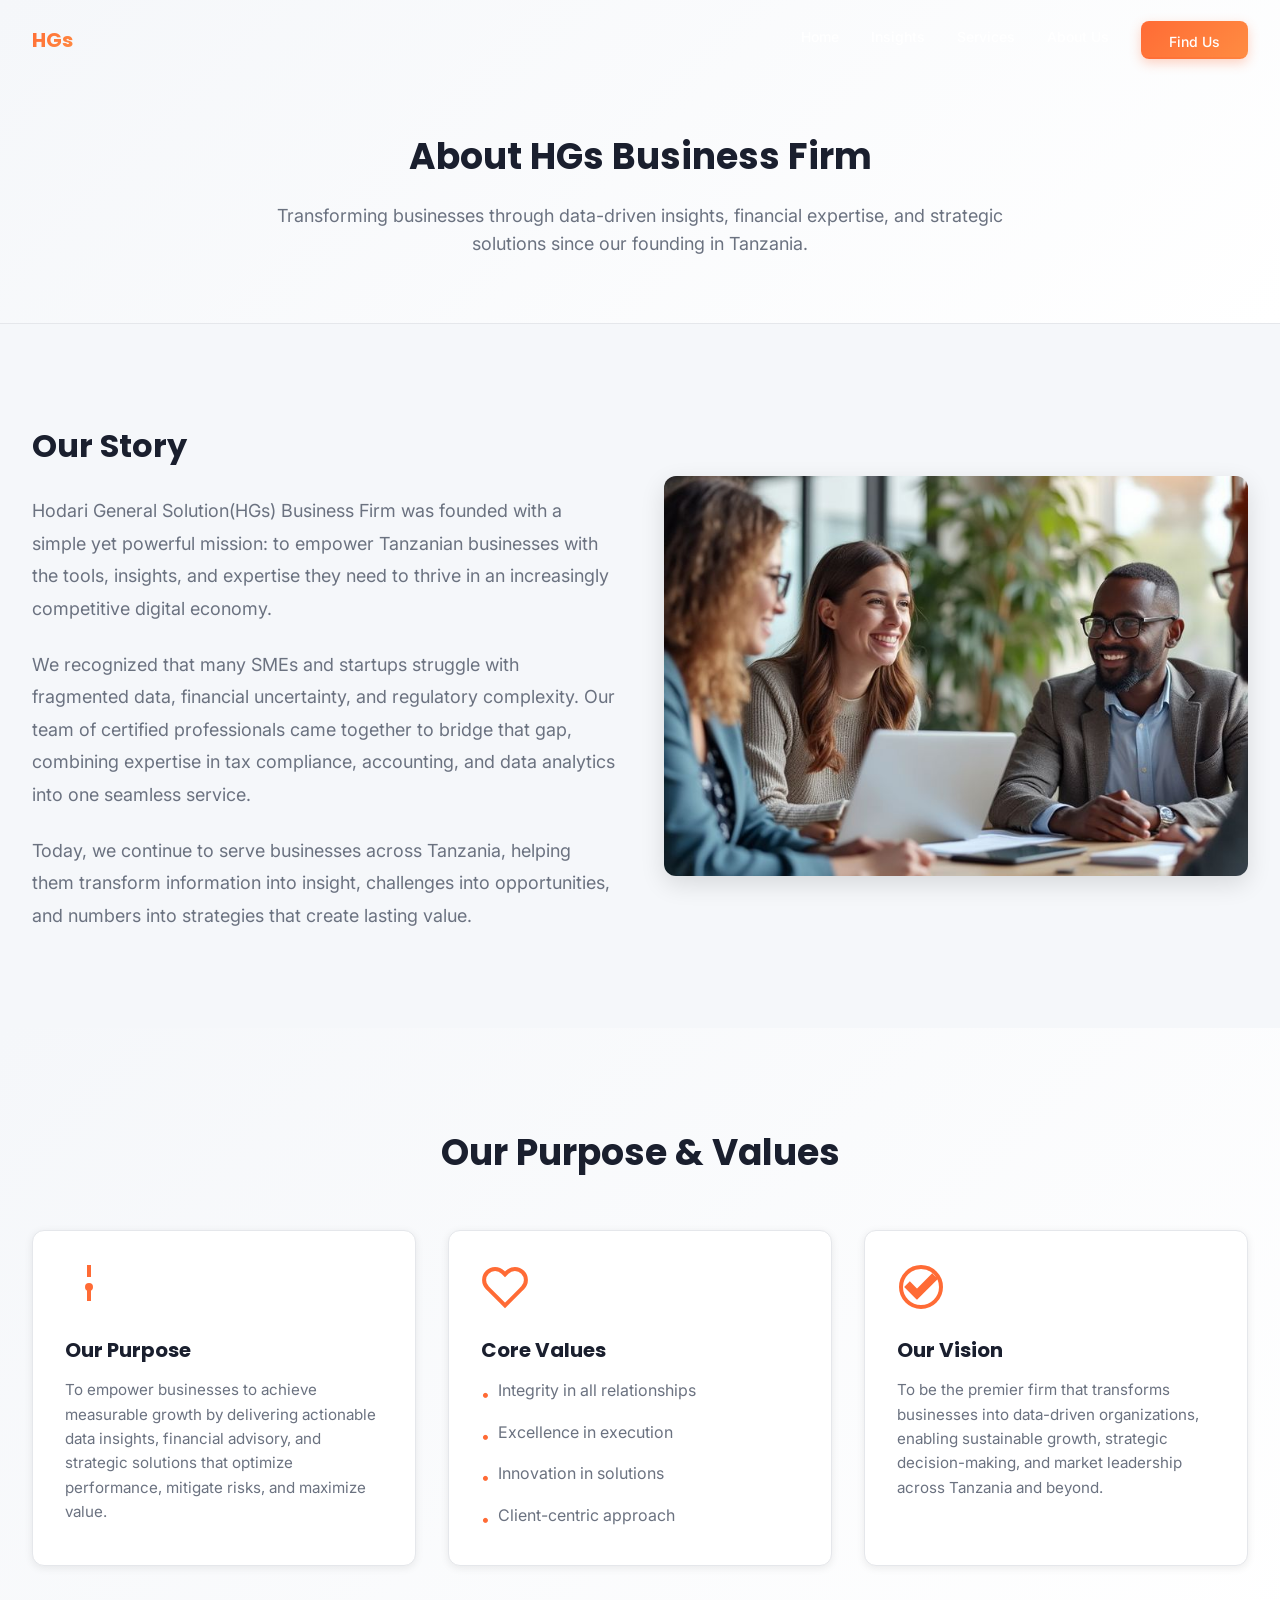
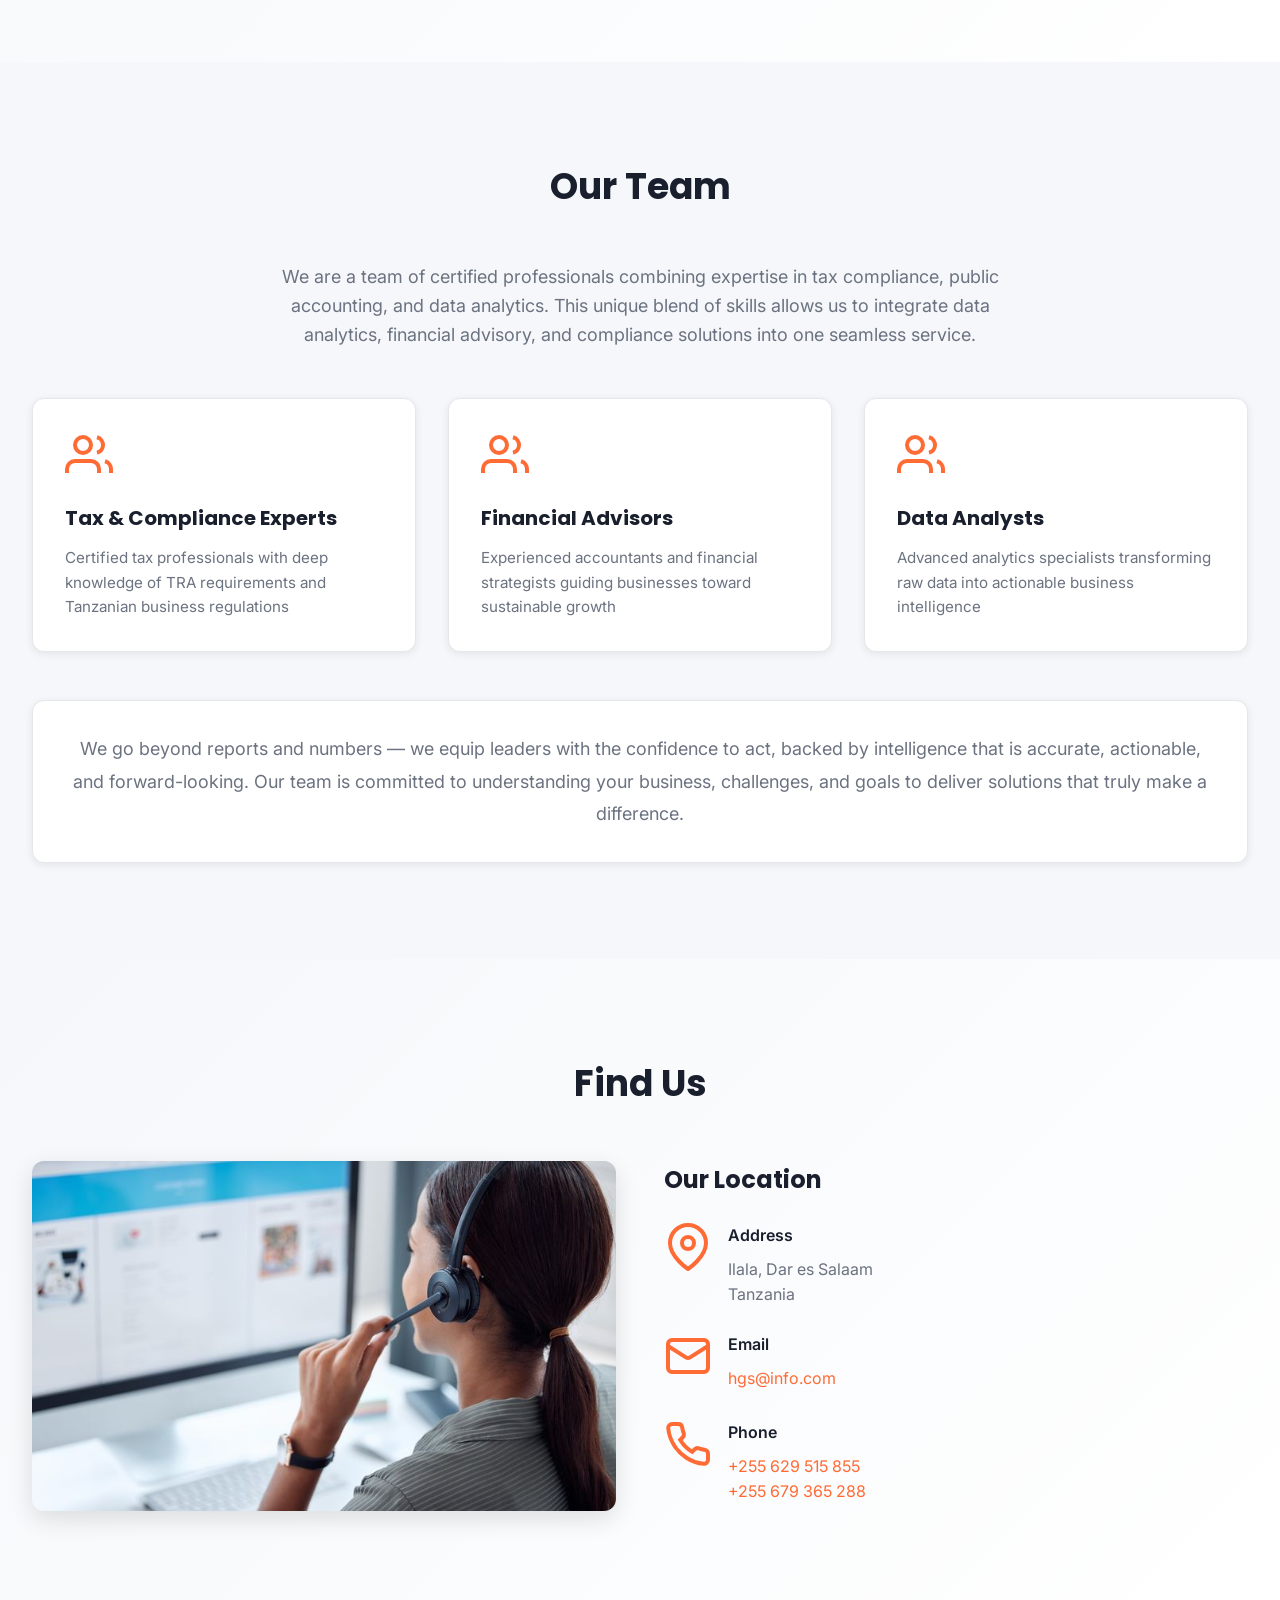
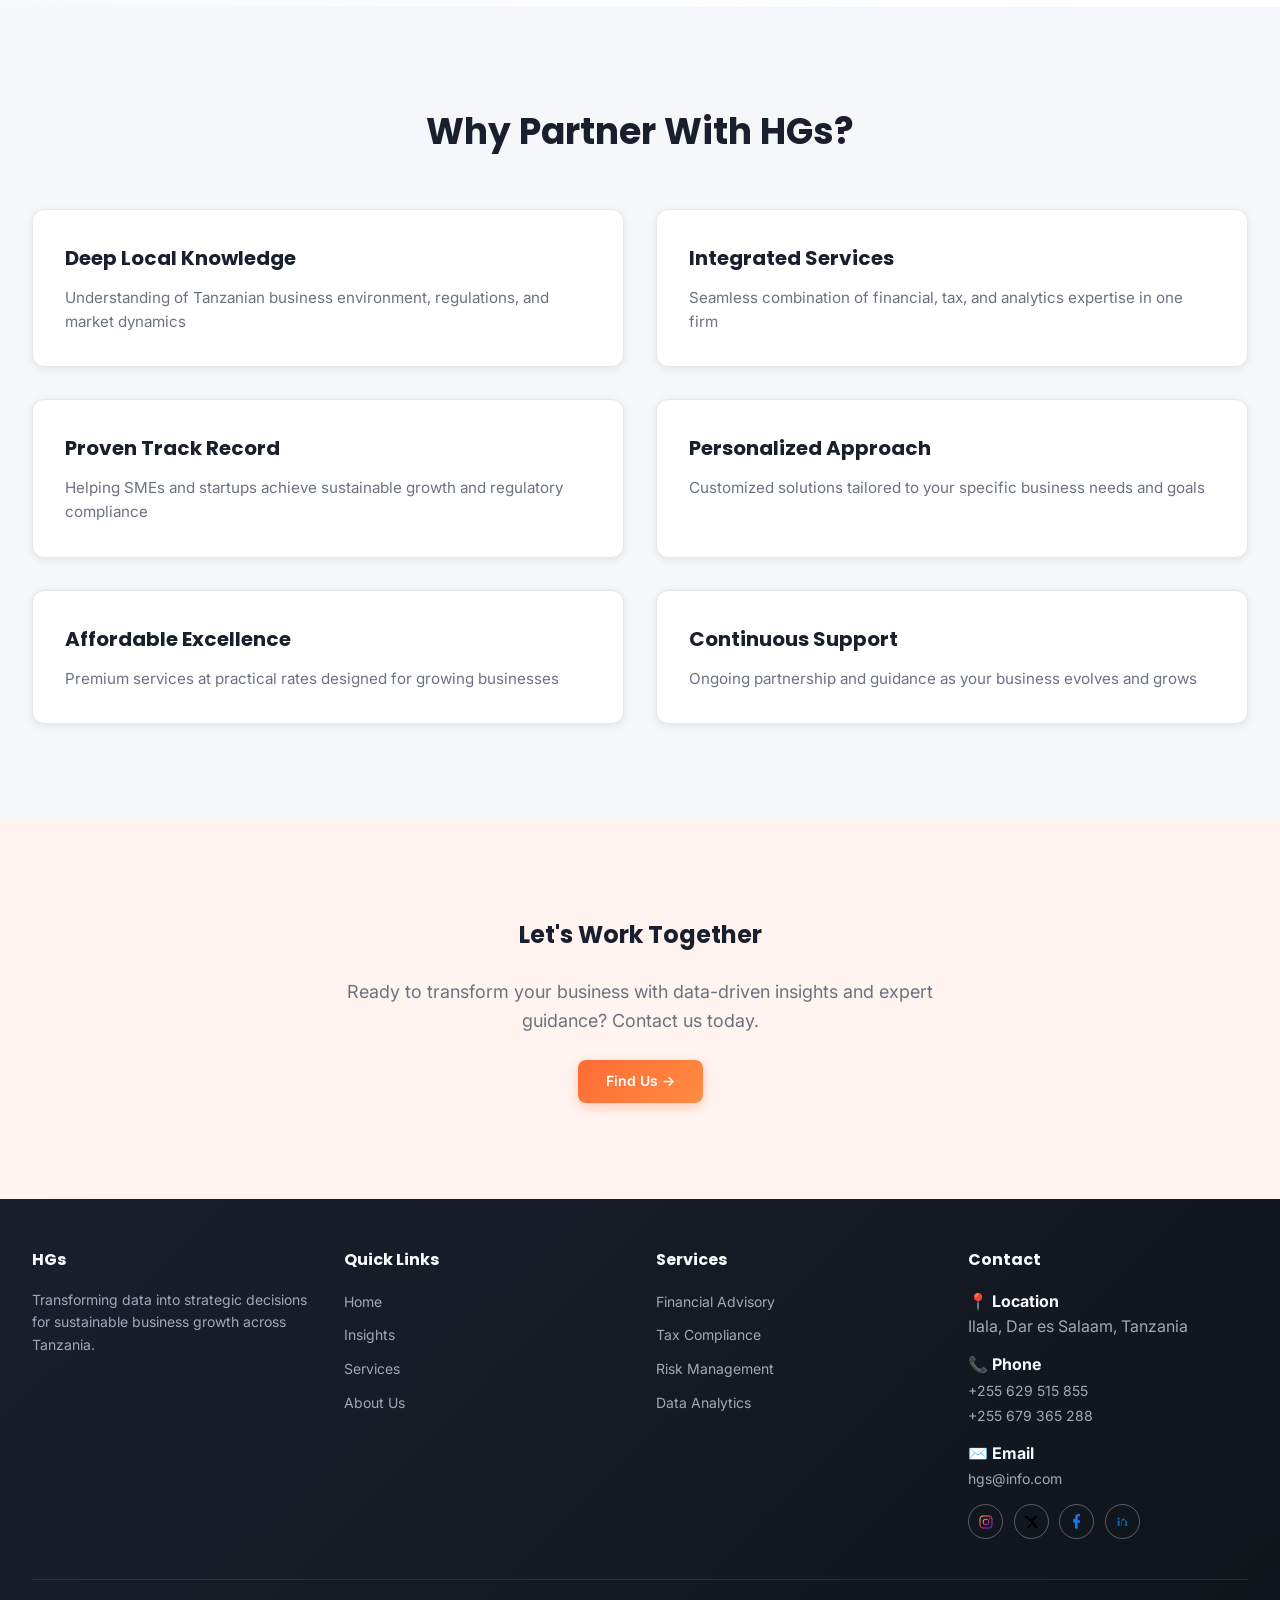
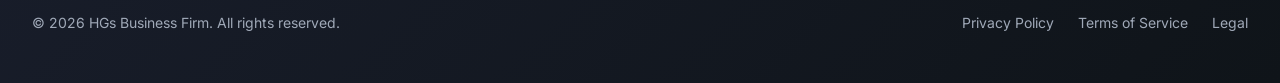
==== commit 250c1cc6: "updated" ====
--- a/about.html
+++ b/about.html
@@ -194,7 +194,7 @@
       
       <div class="grid grid-2" style="gap: 3rem;">
         <div class="image-section" style="height: 350px;">
-          <img src="images/Cal.jpg"  alt="Location">
+          <img src="images/cal.jpg"  alt="Location">
         </div>
         <div>
           <h3 style="font-size: 1.5rem; margin-bottom: 1.5rem;">Our Location</h3>
--- a/css/style.css
+++ b/css/style.css
@@ -300,9 +300,23 @@
 }
 
 .hero-text {
+  position: relative;
   max-width: 42rem;
-  padding: 0 1rem;
+  padding: 0 1rem 0 2.5rem;
   text-align: left;
+}
+
+.hero-text::before {
+  content: '';
+  position: absolute;
+  left: 0.5rem;
+  top: 0;
+  bottom: 0;
+  width: 4px;
+  background: linear-gradient(180deg, var(--primary-orange), #ff8c42);
+  border-radius: 9999px;
+  opacity: 0.95;
+  z-index: -1;
 }
 
 .hero-text h1 {
@@ -702,6 +716,18 @@
   transform: scale(1.05);
 }
 
+@media (max-width: 767px) {
+  .risk-service .image-section,
+  .financial-service .image-section {
+    order: 2;
+  }
+
+  .risk-service .service-content,
+  .financial-service .service-content {
+    order: 1;
+  }
+}
+
 /* ========== UTILITY ========== */
 
 .mt-4 {
